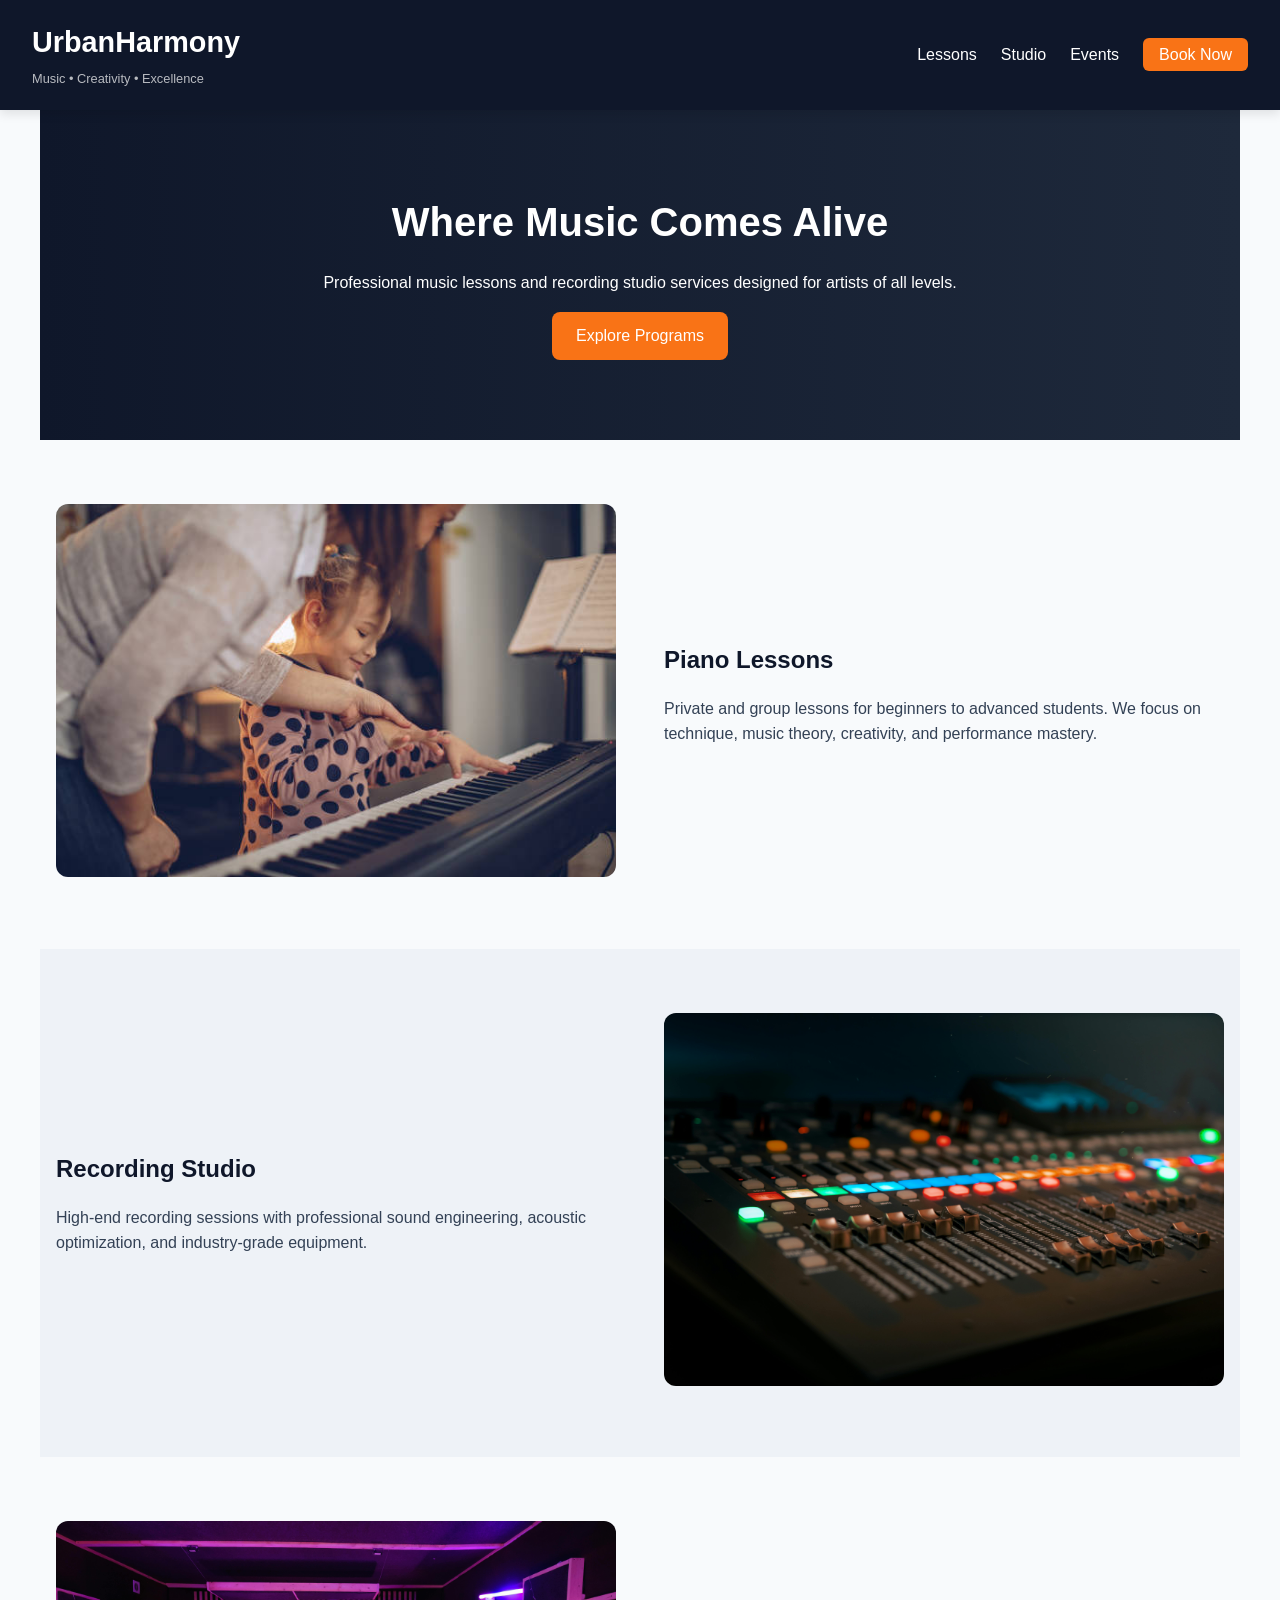
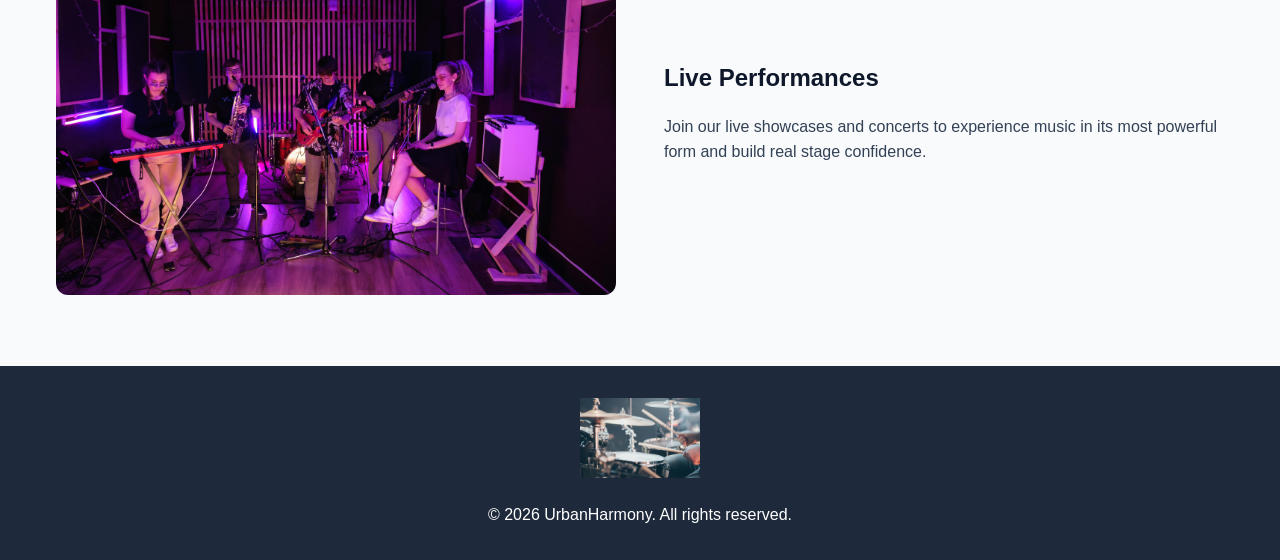
==== index.html @ 4d4fd780 "Add files via upload" ====
<!DOCTYPE html>
<html lang="en">
<head>
    <meta charset="UTF-8">
    <title>UrbanHarmony | Music School & Studio</title>
    <meta name="viewport" content="width=device-width, initial-scale=1.0">
    <link rel="stylesheet" href="styles.css">
</head>
<body>

<div class="page-container">

    <!-- HEADER -->
    <header class="header">
        <div class="brand">
            <h1>UrbanHarmony</h1>
            <span class="tagline">Music • Creativity • Excellence</span>
        </div>

        <nav class="navigation">
            <ul>
                <li><a href="#lessons">Lessons</a></li>
                <li><a href="#studio">Studio</a></li>
                <li><a href="#events">Events</a></li>
                <li><a href="#" class="btn-nav" id="open-booking">Book Now</a></li>
            </ul>
        </nav>
    </header>

    <!-- MAIN -->
    <main class="main-content">

        <section class="hero">
            <div class="hero-text">
                <h2>Where Music Comes Alive</h2>
                <p>Professional music lessons and recording studio services designed for artists of all levels.</p>
                <a href="#lessons" class="btn-primary">Explore Programs</a>
            </div>
        </section>

        <section id="lessons" class="content-section">
            <div class="section-grid">
                <div class="section-image">
                    <img src="images/piano-lessons.jpg" alt="Piano lesson">
                </div>
                <div class="section-text">
                    <h2>Piano Lessons</h2>
                    <p>Private and group lessons for beginners to advanced students. We focus on technique, music theory, creativity, and performance mastery.</p>
                </div>
            </div>
        </section>

        <section id="studio" class="content-section alt-section">
            <div class="section-grid">
                <div class="section-text">
                    <h2>Recording Studio</h2>
                    <p>High-end recording sessions with professional sound engineering, acoustic optimization, and industry-grade equipment.</p>
                </div>
                <div class="section-image">
                    <img src="images/recording-session.jpg" alt="Recording session">
                </div>
            </div>
        </section>

        <section id="events" class="content-section">
            <div class="section-grid">
                <div class="section-image">
                    <img src="images/live-performance.jpg" alt="Live performance">
                </div>
                <div class="section-text">
                    <h2>Live Performances</h2>
                    <p>Join our live showcases and concerts to experience music in its most powerful form and build real stage confidence.</p>
                </div>
            </div>
        </section>

    </main>

    <!-- FOOTER -->
    <footer class="footer">
        <div class="footer-content">
            <img src="images/footer-logo.jpg" alt="UrbanHarmony logo">
            <p>&copy; 2026 UrbanHarmony. All rights reserved.</p>
        </div>
    </footer>

</div>

<!-- BOOKING MODAL -->
<div class="modal" id="booking-modal">
    <div class="modal-content">
        <span class="close-btn" id="close-booking">&times;</span>

        <h2>Book a Session</h2>

        <form class="booking-form">
            <div class="form-group">
                <label>Full Name</label>
                <input type="text" required>
            </div>

            <div class="form-group">
                <label>Email</label>
                <input type="email" required>
            </div>

            <div class="form-group">
                <label>Service</label>
                <select>
                    <option>Piano Lessons</option>
                    <option>Recording Studio</option>
                    <option>Live Event Booking</option>
                </select>
            </div>

            <button type="submit" class="btn-primary">Submit Booking</button>
        </form>
    </div>
</div>

<script>
const openBtn = document.getElementById("open-booking");
const modal = document.getElementById("booking-modal");
const closeBtn = document.getElementById("close-booking");

openBtn.addEventListener("click", function(e) {
    e.preventDefault();
    modal.style.display = "flex";
    document.body.style.overflow = "hidden";
});

closeBtn.addEventListener("click", function() {
    modal.style.display = "none";
    document.body.style.overflow = "auto";
});

window.addEventListener("click", function(e) {
    if (e.target === modal) {
        modal.style.display = "none";
        document.body.style.overflow = "auto";
    }
});
</script>

</body>
</html>
---- styles.css ----
/* ==============================
   GLOBAL SETTINGS
============================== */
html {
    scroll-behavior: smooth;
}

/* ==============================
   VARIABLES
============================== */
:root {
    --primary: #0f172a;
    --secondary: #1e293b;
    --accent: #f97316;
    --light: #f8fafc;
    --text: #334155;

    --font-main: 'Segoe UI', sans-serif;
    --max-width: 1200px;
    --transition: 0.3s ease;
}

/* ==============================
   RESET
============================== */
* {
    margin: 0;
    padding: 0;
    box-sizing: border-box;
}

body {
    font-family: var(--font-main);
    background: var(--light);
    color: var(--text);
    line-height: 1.6;
}

/* ==============================
   GRID LAYOUT
============================== */
.page-container {
    display: grid;
    grid-template-rows: auto 1fr auto;
    min-height: 100vh;
}

/* ==============================
   HEADER
============================== */
.header {
    background: var(--primary);
    color: white;
    display: flex;
    justify-content: space-between;
    align-items: center;
    padding: 1.5rem 2rem;
}

.brand h1 {
    font-size: 1.8rem;
}

.tagline {
    font-size: 0.8rem;
    opacity: 0.7;
}

.navigation ul {
    list-style: none;
    display: flex;
    gap: 1.5rem;
}

.navigation a {
    text-decoration: none;
    color: white;
    transition: var(--transition);
}

.navigation a:hover {
    color: var(--accent);
}

.btn-nav {
    background: var(--accent);
    padding: 0.5rem 1rem;
    border-radius: 6px;
    transition: var(--transition);
}

.btn-nav:hover {
    transform: translateY(-2px);
}

/* ==============================
   MAIN
============================== */
.main-content {
    max-width: var(--max-width);
    margin: 0 auto;
}

/* HERO */
.hero {
    background: linear-gradient(to right, var(--primary), var(--secondary));
    color: white;
    text-align: center;
    padding: 5rem 1rem;
}

.hero h2 {
    font-size: 2.5rem;
    margin-bottom: 1rem;
}

.btn-primary {
    display: inline-block;
    margin-top: 1rem;
    background: var(--accent);
    color: white;
    padding: 0.7rem 1.5rem;
    border-radius: 8px;
    text-decoration: none;
    transition: var(--transition);
    border: none;
    cursor: pointer;
}

.btn-primary:hover {
    transform: translateY(-3px);
}

/* SECTIONS */
.content-section {
    padding: 4rem 1rem;
}

.alt-section {
    background: #eef2f7;
}

.section-grid {
    display: grid;
    grid-template-columns: 1fr 1fr;
    gap: 3rem;
    align-items: center;
}

.section-image img {
    width: 100%;
    border-radius: 12px;
    transition: var(--transition);
}

.section-image img:hover {
    transform: scale(1.05);
}

.section-text h2 {
    margin-bottom: 1rem;
    color: var(--primary);
}

/* ==============================
   MODAL (BOOKING POPUP)
============================== */

.modal {
    display: none;
    position: fixed;
    inset: 0;
    background: rgba(0, 0, 0, 0.6);
    backdrop-filter: blur(4px);
    justify-content: center;
    align-items: center;
    z-index: 1000;
}

.modal-content {
    background: white;
    padding: 2rem;
    border-radius: 12px;
    width: 90%;
    max-width: 500px;
    position: relative;
    animation: fadeIn 0.3s ease;
}

.close-btn {
    position: absolute;
    top: 15px;
    right: 20px;
    font-size: 1.5rem;
    cursor: pointer;
}

/* FORM */
.booking-form {
    margin-top: 1.5rem;
    display: grid;
    gap: 1.2rem;
}

.form-group {
    display: flex;
    flex-direction: column;
}

.form-group label {
    margin-bottom: 0.4rem;
    font-weight: 500;
}

.form-group input,
.form-group select,
.form-group textarea {
    padding: 0.7rem;
    border-radius: 6px;
    border: 1px solid #ccc;
    font-family: var(--font-main);
}

.form-group input:focus,
.form-group select:focus,
.form-group textarea:focus {
    outline: none;
    border-color: var(--accent);
}

/* ANIMATION */
@keyframes fadeIn {
    from {
        opacity: 0;
        transform: translateY(-20px);
    }
    to {
        opacity: 1;
        transform: translateY(0);
    }
}

/* ==============================
   FOOTER
============================== */
.footer {
    background: var(--secondary);
    color: white;
    text-align: center;
    padding: 2rem 1rem;
}

.footer img {
    width: 120px;
    margin-bottom: 1rem;
}

/* ==============================
   RESPONSIVE
============================== */
@media (max-width: 992px) {
    .section-grid {
        grid-template-columns: 1fr;
    }

    .navigation ul {
        flex-direction: column;
        gap: 0.5rem;
    }
}

@media (max-width: 600px) {
    .hero h2 {
        font-size: 1.8rem;
    }

    .header {
        flex-direction: column;
        gap: 1rem;
    }
}

/* ==============================
   HEADER (STICKY)
============================== */
.header {
    background: var(--primary);
    color: white;
    display: flex;
    justify-content: space-between;
    align-items: center;
    padding: 1.2rem 2rem;

    position: sticky;
    top: 0;
    z-index: 999;

    box-shadow: 0 4px 10px rgba(0,0,0,0.1);
}
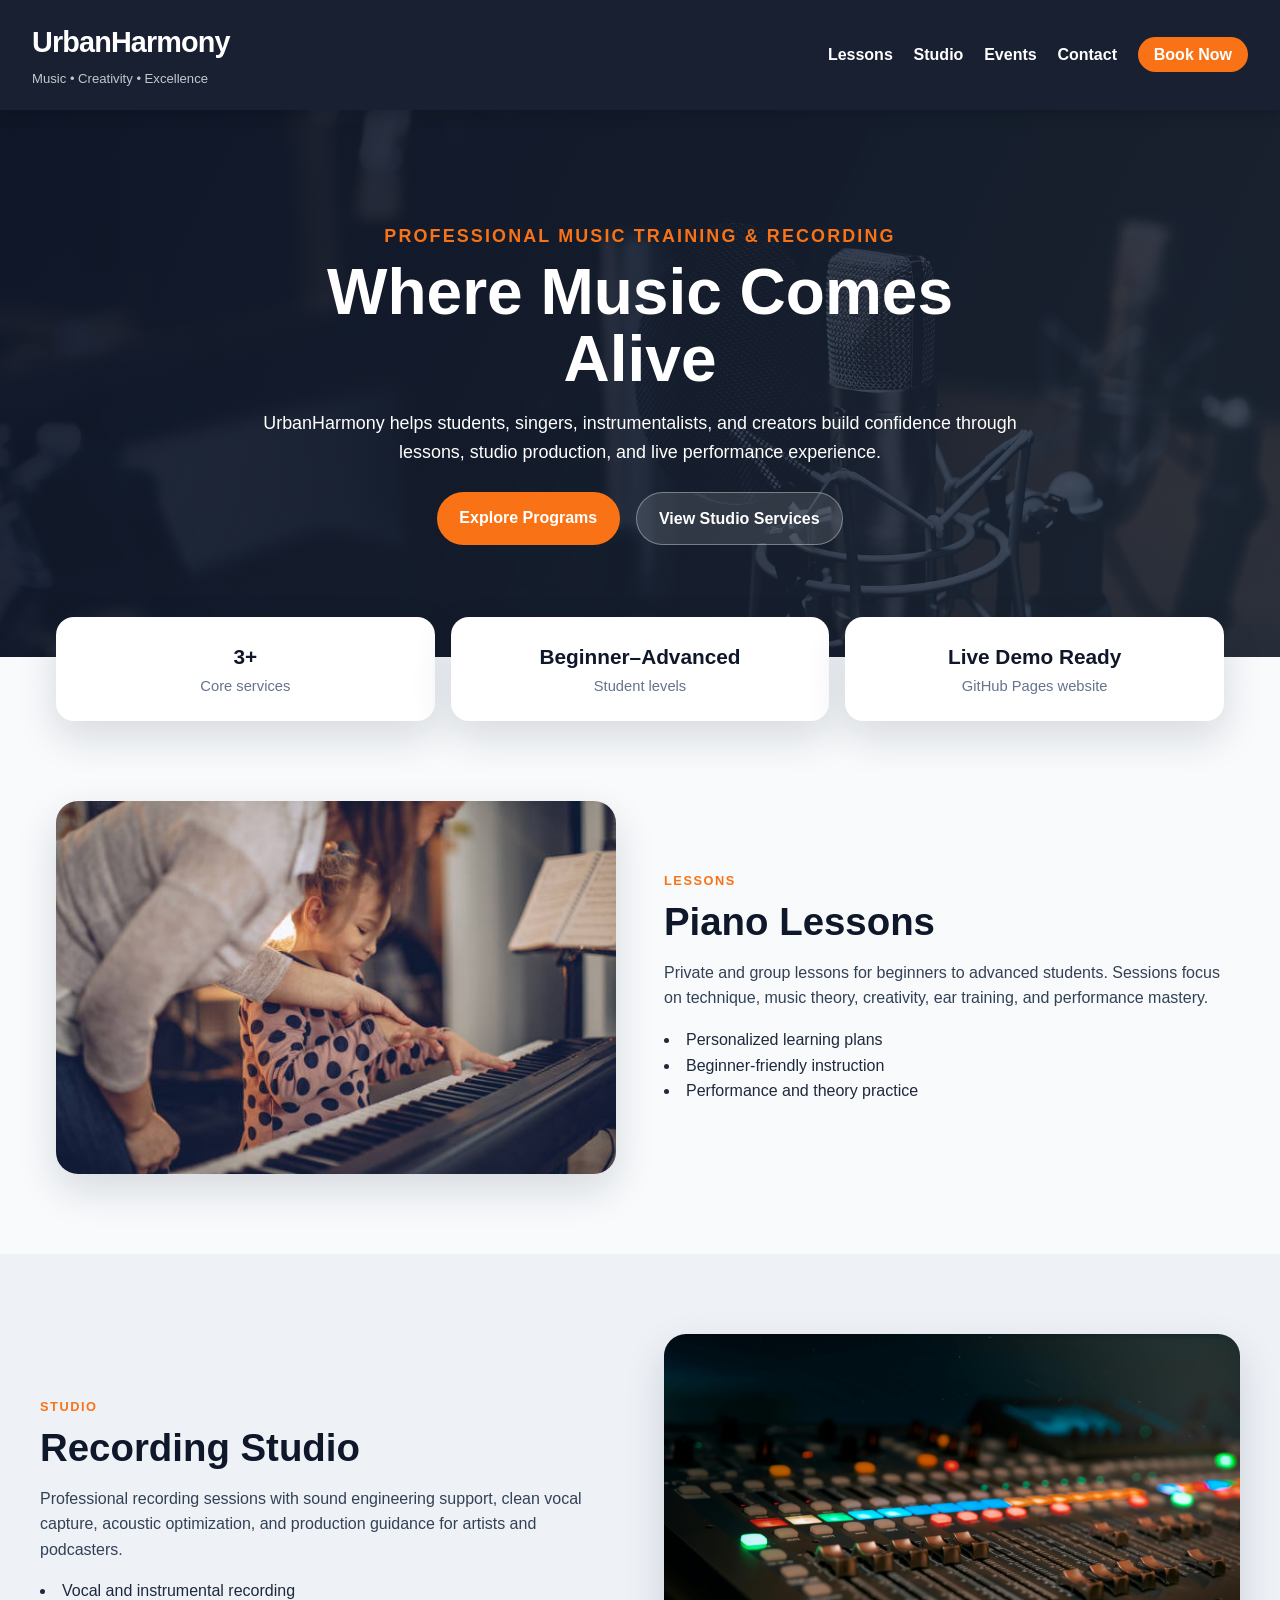
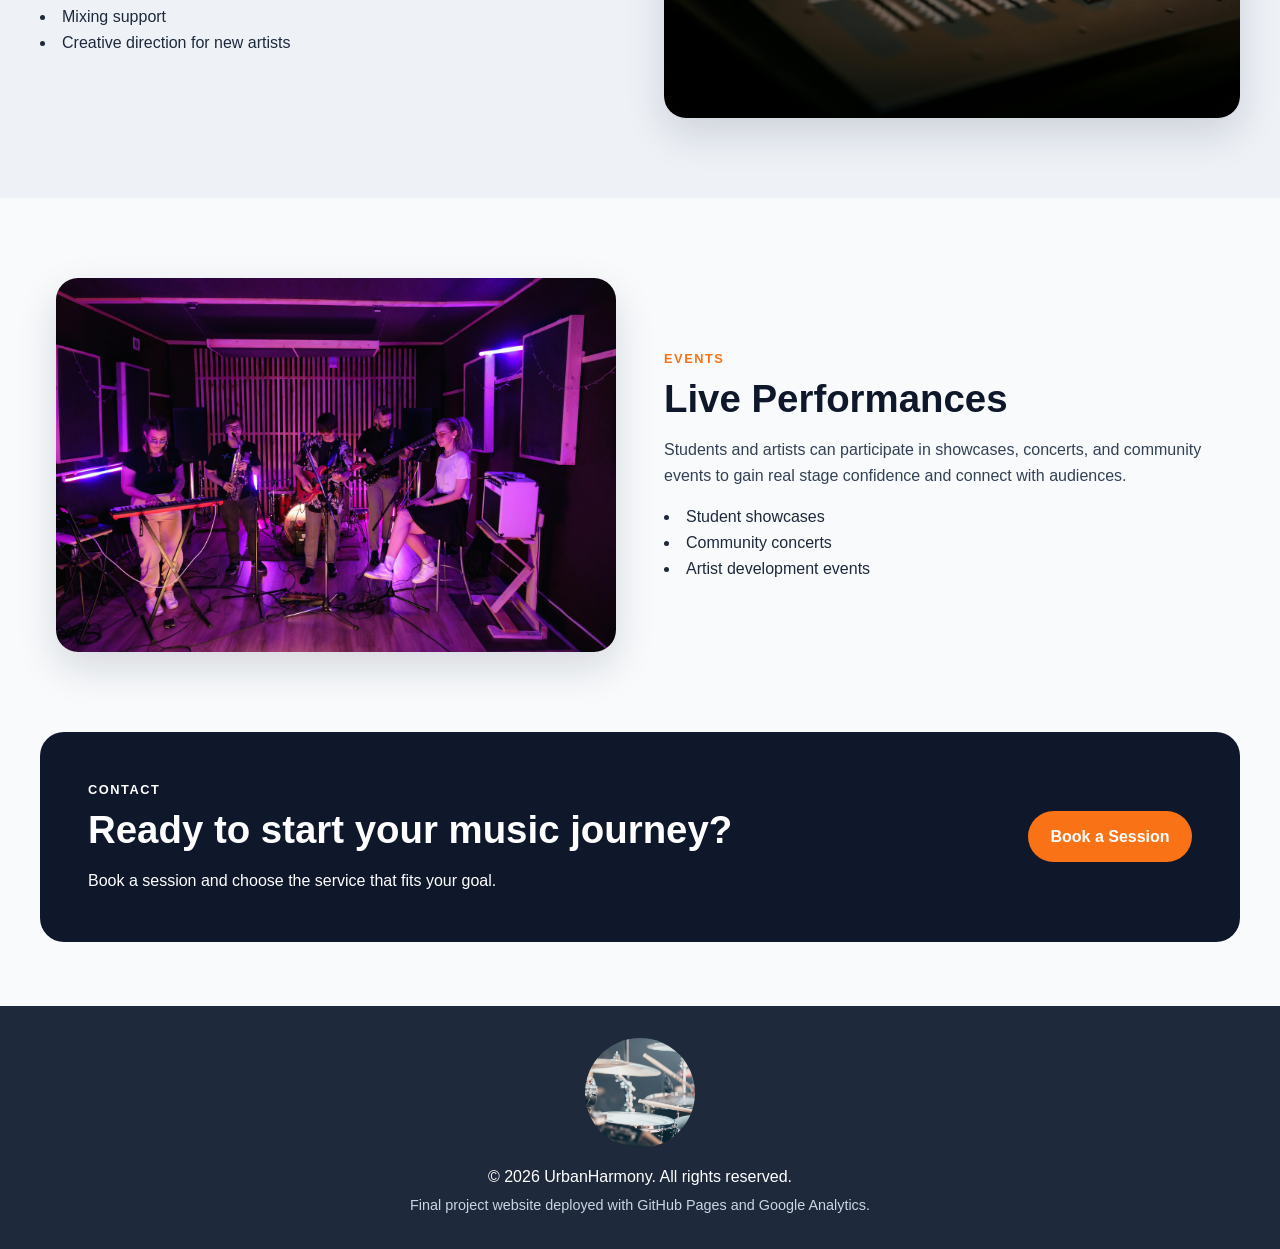
==== commit cbe3e798: "Add files via upload I added these new files to update the website" ====
--- a/index.html
+++ b/index.html
@@ -1,146 +1,236 @@
-<!DOCTYPE html>
-<html lang="en">
-<head>
-    <meta charset="UTF-8">
-    <title>UrbanHarmony | Music School & Studio</title>
-    <meta name="viewport" content="width=device-width, initial-scale=1.0">
-    <link rel="stylesheet" href="styles.css">
-</head>
-<body>
-
-<div class="page-container">
-
-    <!-- HEADER -->
-    <header class="header">
-        <div class="brand">
-            <h1>UrbanHarmony</h1>
-            <span class="tagline">Music • Creativity • Excellence</span>
-        </div>
-
-        <nav class="navigation">
-            <ul>
-                <li><a href="#lessons">Lessons</a></li>
-                <li><a href="#studio">Studio</a></li>
-                <li><a href="#events">Events</a></li>
-                <li><a href="#" class="btn-nav" id="open-booking">Book Now</a></li>
-            </ul>
-        </nav>
-    </header>
-
-    <!-- MAIN -->
-    <main class="main-content">
-
-        <section class="hero">
-            <div class="hero-text">
-                <h2>Where Music Comes Alive</h2>
-                <p>Professional music lessons and recording studio services designed for artists of all levels.</p>
-                <a href="#lessons" class="btn-primary">Explore Programs</a>
-            </div>
-        </section>
-
-        <section id="lessons" class="content-section">
-            <div class="section-grid">
-                <div class="section-image">
-                    <img src="images/piano-lessons.jpg" alt="Piano lesson">
-                </div>
-                <div class="section-text">
-                    <h2>Piano Lessons</h2>
-                    <p>Private and group lessons for beginners to advanced students. We focus on technique, music theory, creativity, and performance mastery.</p>
-                </div>
-            </div>
-        </section>
-
-        <section id="studio" class="content-section alt-section">
-            <div class="section-grid">
-                <div class="section-text">
-                    <h2>Recording Studio</h2>
-                    <p>High-end recording sessions with professional sound engineering, acoustic optimization, and industry-grade equipment.</p>
-                </div>
-                <div class="section-image">
-                    <img src="images/recording-session.jpg" alt="Recording session">
-                </div>
-            </div>
-        </section>
-
-        <section id="events" class="content-section">
-            <div class="section-grid">
-                <div class="section-image">
-                    <img src="images/live-performance.jpg" alt="Live performance">
-                </div>
-                <div class="section-text">
-                    <h2>Live Performances</h2>
-                    <p>Join our live showcases and concerts to experience music in its most powerful form and build real stage confidence.</p>
-                </div>
-            </div>
-        </section>
-
-    </main>
-
-    <!-- FOOTER -->
-    <footer class="footer">
-        <div class="footer-content">
-            <img src="images/footer-logo.jpg" alt="UrbanHarmony logo">
-            <p>&copy; 2026 UrbanHarmony. All rights reserved.</p>
-        </div>
-    </footer>
-
-</div>
-
-<!-- BOOKING MODAL -->
-<div class="modal" id="booking-modal">
-    <div class="modal-content">
-        <span class="close-btn" id="close-booking">&times;</span>
-
-        <h2>Book a Session</h2>
-
-        <form class="booking-form">
-            <div class="form-group">
-                <label>Full Name</label>
-                <input type="text" required>
-            </div>
-
-            <div class="form-group">
-                <label>Email</label>
-                <input type="email" required>
-            </div>
-
-            <div class="form-group">
-                <label>Service</label>
-                <select>
-                    <option>Piano Lessons</option>
-                    <option>Recording Studio</option>
-                    <option>Live Event Booking</option>
-                </select>
-            </div>
-
-            <button type="submit" class="btn-primary">Submit Booking</button>
-        </form>
-    </div>
-</div>
-
-<script>
-const openBtn = document.getElementById("open-booking");
-const modal = document.getElementById("booking-modal");
-const closeBtn = document.getElementById("close-booking");
-
-openBtn.addEventListener("click", function(e) {
-    e.preventDefault();
-    modal.style.display = "flex";
-    document.body.style.overflow = "hidden";
-});
-
-closeBtn.addEventListener("click", function() {
-    modal.style.display = "none";
-    document.body.style.overflow = "auto";
-});
-
-window.addEventListener("click", function(e) {
-    if (e.target === modal) {
-        modal.style.display = "none";
-        document.body.style.overflow = "auto";
-    }
-});
-</script>
-
-</body>
-</html>
+<!DOCTYPE html>
+<html lang="en">
+<head>
+    <meta charset="UTF-8">
+    <meta name="viewport" content="width=device-width, initial-scale=1.0">
+    <meta name="description" content="UrbanHarmony is a professional music school and recording studio offering lessons, studio sessions, and live performance opportunities.">
+    <title>UrbanHarmony | Music School & Studio</title>
+
+    <!-- Google Analytics: replace G-XXXXXXXXXX with your real Measurement ID from Google Analytics. -->
+   <!-- Google tag (gtag.js) -->
+<script async src="https://www.googletagmanager.com/gtag/js?id=G-K4JQ4EY55C"></script>
+<script>
+  window.dataLayer = window.dataLayer || [];
+  function gtag(){dataLayer.push(arguments);}
+  gtag('js', new Date());
+
+  gtag('config', 'G-K4JQ4EY55C');
+</script>
+
+    <link rel="stylesheet" href="styles.css">
+</head>
+<body>
+<a class="skip-link" href="#main-content">Skip to main content</a>
+
+<div class="page-container">
+    <header class="header">
+        <div class="brand">
+            <h1>UrbanHarmony</h1>
+            <span class="tagline">Music • Creativity • Excellence</span>
+        </div>
+
+        <nav class="navigation" aria-label="Main navigation">
+            <ul>
+                <li><a href="#lessons">Lessons</a></li>
+                <li><a href="#studio">Studio</a></li>
+                <li><a href="#events">Events</a></li>
+                <li><a href="#contact">Contact</a></li>
+                <li><a href="#" class="btn-nav" id="open-booking">Book Now</a></li>
+            </ul>
+        </nav>
+    </header>
+
+    <main class="main-content" id="main-content">
+        <section class="hero">
+            <div class="hero-text">
+                <p class="hero-kicker">Professional Music Training & Recording</p>
+                <h2>Where Music Comes Alive</h2>
+                <p>UrbanHarmony helps students, singers, instrumentalists, and creators build confidence through lessons, studio production, and live performance experience.</p>
+                <div class="hero-actions">
+                    <a href="#lessons" class="btn-primary">Explore Programs</a>
+                    <a href="#studio" class="btn-secondary">View Studio Services</a>
+                </div>
+            </div>
+        </section>
+
+        <section class="stats-section" aria-label="UrbanHarmony highlights">
+            <div>
+                <strong>3+</strong>
+                <span>Core services</span>
+            </div>
+            <div>
+                <strong>Beginner–Advanced</strong>
+                <span>Student levels</span>
+            </div>
+            <div>
+                <strong>Live Demo Ready</strong>
+                <span>GitHub Pages website</span>
+            </div>
+        </section>
+
+        <section id="lessons" class="content-section">
+            <div class="section-grid">
+                <div class="section-image">
+                    <img src="images/piano-lessons.jpg" alt="Instructor giving piano lessons to a student">
+                </div>
+                <div class="section-text">
+                    <p class="section-label">Lessons</p>
+                    <h2>Piano Lessons</h2>
+                    <p>Private and group lessons for beginners to advanced students. Sessions focus on technique, music theory, creativity, ear training, and performance mastery.</p>
+                    <ul class="feature-list">
+                        <li>Personalized learning plans</li>
+                        <li>Beginner-friendly instruction</li>
+                        <li>Performance and theory practice</li>
+                    </ul>
+                </div>
+            </div>
+        </section>
+
+        <section id="studio" class="content-section alt-section">
+            <div class="section-grid reverse-on-mobile">
+                <div class="section-text">
+                    <p class="section-label">Studio</p>
+                    <h2>Recording Studio</h2>
+                    <p>Professional recording sessions with sound engineering support, clean vocal capture, acoustic optimization, and production guidance for artists and podcasters.</p>
+                    <ul class="feature-list">
+                        <li>Vocal and instrumental recording</li>
+                        <li>Mixing support</li>
+                        <li>Creative direction for new artists</li>
+                    </ul>
+                </div>
+                <div class="section-image">
+                    <img src="images/recording-session.jpg" alt="Artist recording music in a professional studio">
+                </div>
+            </div>
+        </section>
+
+        <section id="events" class="content-section">
+            <div class="section-grid">
+                <div class="section-image">
+                    <img src="images/live-performance.jpg" alt="Musician performing live on stage">
+                </div>
+                <div class="section-text">
+                    <p class="section-label">Events</p>
+                    <h2>Live Performances</h2>
+                    <p>Students and artists can participate in showcases, concerts, and community events to gain real stage confidence and connect with audiences.</p>
+                    <ul class="feature-list">
+                        <li>Student showcases</li>
+                        <li>Community concerts</li>
+                        <li>Artist development events</li>
+                    </ul>
+                </div>
+            </div>
+        </section>
+
+        <section id="contact" class="contact-section">
+            <div>
+                <p class="section-label">Contact</p>
+                <h2>Ready to start your music journey?</h2>
+                <p>Book a session and choose the service that fits your goal.</p>
+            </div>
+            <button class="btn-primary" id="open-booking-bottom" type="button">Book a Session</button>
+        </section>
+    </main>
+
+    <footer class="footer">
+        <div class="footer-content">
+            <img src="images/footer-logo.jpg" alt="UrbanHarmony logo">
+            <p>&copy; 2026 UrbanHarmony. All rights reserved.</p>
+            <p class="footer-note">Final project website deployed with GitHub Pages and Google Analytics.</p>
+        </div>
+    </footer>
+</div>
+
+<div class="modal" id="booking-modal" aria-hidden="true" role="dialog" aria-labelledby="booking-title">
+    <div class="modal-content">
+        <button class="close-btn" id="close-booking" type="button" aria-label="Close booking form">&times;</button>
+
+        <h2 id="booking-title">Book a Session</h2>
+        <p class="modal-intro">Complete the form below to request a lesson, studio session, or performance booking.</p>
+
+        <form class="booking-form" id="booking-form">
+            <div class="form-group">
+                <label for="full-name">Full Name</label>
+                <input id="full-name" type="text" required>
+            </div>
+
+            <div class="form-group">
+                <label for="email">Email</label>
+                <input id="email" type="email" required>
+            </div>
+
+            <div class="form-group">
+                <label for="service">Service</label>
+                <select id="service">
+                    <option>Piano Lessons</option>
+                    <option>Recording Studio</option>
+                    <option>Live Event Booking</option>
+                </select>
+            </div>
+
+            <button type="submit" class="btn-primary">Submit Booking</button>
+            <p class="form-message" id="form-message" role="status"></p>
+        </form>
+    </div>
+</div>
+
+<script>
+const openBtn = document.getElementById("open-booking");
+const openBottomBtn = document.getElementById("open-booking-bottom");
+const modal = document.getElementById("booking-modal");
+const closeBtn = document.getElementById("close-booking");
+const bookingForm = document.getElementById("booking-form");
+const formMessage = document.getElementById("form-message");
+
+function openModal(event) {
+    if (event) event.preventDefault();
+    modal.style.display = "flex";
+    modal.setAttribute("aria-hidden", "false");
+    document.body.style.overflow = "hidden";
+
+    if (typeof gtag === "function") {
+        gtag("event", "open_booking_modal", {
+            event_category: "engagement",
+            event_label: "Book Now"
+        });
+    }
+}
+
+function closeModal() {
+    modal.style.display = "none";
+    modal.setAttribute("aria-hidden", "true");
+    document.body.style.overflow = "auto";
+}
+
+openBtn.addEventListener("click", openModal);
+openBottomBtn.addEventListener("click", openModal);
+closeBtn.addEventListener("click", closeModal);
+
+window.addEventListener("click", function(e) {
+    if (e.target === modal) {
+        closeModal();
+    }
+});
+
+window.addEventListener("keydown", function(e) {
+    if (e.key === "Escape" && modal.style.display === "flex") {
+        closeModal();
+    }
+});
+
+bookingForm.addEventListener("submit", function(e) {
+    e.preventDefault();
+    formMessage.textContent = "Thank you. Your booking request has been received for demo purposes.";
+    bookingForm.reset();
+
+    if (typeof gtag === "function") {
+        gtag("event", "submit_booking_form", {
+            event_category: "lead",
+            event_label: "Booking Form"
+        });
+    }
+});
+</script>
+
+</body>
+</html>
--- a/styles.css
+++ b/styles.css
@@ -1,299 +1,452 @@
-/* ==============================
-   GLOBAL SETTINGS
-============================== */
-html {
-    scroll-behavior: smooth;
-}
-
-/* ==============================
-   VARIABLES
-============================== */
-:root {
-    --primary: #0f172a;
-    --secondary: #1e293b;
-    --accent: #f97316;
-    --light: #f8fafc;
-    --text: #334155;
-
-    --font-main: 'Segoe UI', sans-serif;
-    --max-width: 1200px;
-    --transition: 0.3s ease;
-}
-
-/* ==============================
-   RESET
-============================== */
-* {
-    margin: 0;
-    padding: 0;
-    box-sizing: border-box;
-}
-
-body {
-    font-family: var(--font-main);
-    background: var(--light);
-    color: var(--text);
-    line-height: 1.6;
-}
-
-/* ==============================
-   GRID LAYOUT
-============================== */
-.page-container {
-    display: grid;
-    grid-template-rows: auto 1fr auto;
-    min-height: 100vh;
-}
-
-/* ==============================
-   HEADER
-============================== */
-.header {
-    background: var(--primary);
-    color: white;
-    display: flex;
-    justify-content: space-between;
-    align-items: center;
-    padding: 1.5rem 2rem;
-}
-
-.brand h1 {
-    font-size: 1.8rem;
-}
-
-.tagline {
-    font-size: 0.8rem;
-    opacity: 0.7;
-}
-
-.navigation ul {
-    list-style: none;
-    display: flex;
-    gap: 1.5rem;
-}
-
-.navigation a {
-    text-decoration: none;
-    color: white;
-    transition: var(--transition);
-}
-
-.navigation a:hover {
-    color: var(--accent);
-}
-
-.btn-nav {
-    background: var(--accent);
-    padding: 0.5rem 1rem;
-    border-radius: 6px;
-    transition: var(--transition);
-}
-
-.btn-nav:hover {
-    transform: translateY(-2px);
-}
-
-/* ==============================
-   MAIN
-============================== */
-.main-content {
-    max-width: var(--max-width);
-    margin: 0 auto;
-}
-
-/* HERO */
-.hero {
-    background: linear-gradient(to right, var(--primary), var(--secondary));
-    color: white;
-    text-align: center;
-    padding: 5rem 1rem;
-}
-
-.hero h2 {
-    font-size: 2.5rem;
-    margin-bottom: 1rem;
-}
-
-.btn-primary {
-    display: inline-block;
-    margin-top: 1rem;
-    background: var(--accent);
-    color: white;
-    padding: 0.7rem 1.5rem;
-    border-radius: 8px;
-    text-decoration: none;
-    transition: var(--transition);
-    border: none;
-    cursor: pointer;
-}
-
-.btn-primary:hover {
-    transform: translateY(-3px);
-}
-
-/* SECTIONS */
-.content-section {
-    padding: 4rem 1rem;
-}
-
-.alt-section {
-    background: #eef2f7;
-}
-
-.section-grid {
-    display: grid;
-    grid-template-columns: 1fr 1fr;
-    gap: 3rem;
-    align-items: center;
-}
-
-.section-image img {
-    width: 100%;
-    border-radius: 12px;
-    transition: var(--transition);
-}
-
-.section-image img:hover {
-    transform: scale(1.05);
-}
-
-.section-text h2 {
-    margin-bottom: 1rem;
-    color: var(--primary);
-}
-
-/* ==============================
-   MODAL (BOOKING POPUP)
-============================== */
-
-.modal {
-    display: none;
-    position: fixed;
-    inset: 0;
-    background: rgba(0, 0, 0, 0.6);
-    backdrop-filter: blur(4px);
-    justify-content: center;
-    align-items: center;
-    z-index: 1000;
-}
-
-.modal-content {
-    background: white;
-    padding: 2rem;
-    border-radius: 12px;
-    width: 90%;
-    max-width: 500px;
-    position: relative;
-    animation: fadeIn 0.3s ease;
-}
-
-.close-btn {
-    position: absolute;
-    top: 15px;
-    right: 20px;
-    font-size: 1.5rem;
-    cursor: pointer;
-}
-
-/* FORM */
-.booking-form {
-    margin-top: 1.5rem;
-    display: grid;
-    gap: 1.2rem;
-}
-
-.form-group {
-    display: flex;
-    flex-direction: column;
-}
-
-.form-group label {
-    margin-bottom: 0.4rem;
-    font-weight: 500;
-}
-
-.form-group input,
-.form-group select,
-.form-group textarea {
-    padding: 0.7rem;
-    border-radius: 6px;
-    border: 1px solid #ccc;
-    font-family: var(--font-main);
-}
-
-.form-group input:focus,
-.form-group select:focus,
-.form-group textarea:focus {
-    outline: none;
-    border-color: var(--accent);
-}
-
-/* ANIMATION */
-@keyframes fadeIn {
-    from {
-        opacity: 0;
-        transform: translateY(-20px);
-    }
-    to {
-        opacity: 1;
-        transform: translateY(0);
-    }
-}
-
-/* ==============================
-   FOOTER
-============================== */
-.footer {
-    background: var(--secondary);
-    color: white;
-    text-align: center;
-    padding: 2rem 1rem;
-}
-
-.footer img {
-    width: 120px;
-    margin-bottom: 1rem;
-}
-
-/* ==============================
-   RESPONSIVE
-============================== */
-@media (max-width: 992px) {
-    .section-grid {
-        grid-template-columns: 1fr;
-    }
-
-    .navigation ul {
-        flex-direction: column;
-        gap: 0.5rem;
-    }
-}
-
-@media (max-width: 600px) {
-    .hero h2 {
-        font-size: 1.8rem;
-    }
-
-    .header {
-        flex-direction: column;
-        gap: 1rem;
-    }
-}
-
-/* ==============================
-   HEADER (STICKY)
-============================== */
-.header {
-    background: var(--primary);
-    color: white;
-    display: flex;
-    justify-content: space-between;
-    align-items: center;
-    padding: 1.2rem 2rem;
-
-    position: sticky;
-    top: 0;
-    z-index: 999;
-
-    box-shadow: 0 4px 10px rgba(0,0,0,0.1);
-}
+html {
+    scroll-behavior: smooth;
+}
+
+:root {
+    --primary: #0f172a;
+    --secondary: #1e293b;
+    --accent: #f97316;
+    --accent-dark: #ea580c;
+    --light: #f8fafc;
+    --soft: #eef2f7;
+    --white: #ffffff;
+    --text: #334155;
+    --muted: #64748b;
+    --font-main: 'Segoe UI', Arial, sans-serif;
+    --max-width: 1200px;
+    --transition: 0.3s ease;
+    --shadow: 0 16px 40px rgba(15, 23, 42, 0.14);
+}
+
+* {
+    margin: 0;
+    padding: 0;
+    box-sizing: border-box;
+}
+
+body {
+    font-family: var(--font-main);
+    background: var(--light);
+    color: var(--text);
+    line-height: 1.6;
+}
+
+img {
+    max-width: 100%;
+    display: block;
+}
+
+.skip-link {
+    position: absolute;
+    top: -50px;
+    left: 1rem;
+    background: var(--accent);
+    color: white;
+    padding: 0.7rem 1rem;
+    border-radius: 8px;
+    z-index: 2000;
+}
+
+.skip-link:focus {
+    top: 1rem;
+}
+
+.page-container {
+    display: grid;
+    grid-template-rows: auto 1fr auto;
+    min-height: 100vh;
+}
+
+.header {
+    background: rgba(15, 23, 42, 0.96);
+    color: white;
+    display: flex;
+    justify-content: space-between;
+    align-items: center;
+    padding: 1.2rem 2rem;
+    position: sticky;
+    top: 0;
+    z-index: 999;
+    box-shadow: 0 4px 14px rgba(0,0,0,0.18);
+    backdrop-filter: blur(10px);
+}
+
+.brand h1 {
+    font-size: 1.8rem;
+    letter-spacing: -0.03em;
+}
+
+.tagline {
+    font-size: 0.82rem;
+    opacity: 0.75;
+}
+
+.navigation ul {
+    list-style: none;
+    display: flex;
+    align-items: center;
+    gap: 1.3rem;
+}
+
+.navigation a {
+    text-decoration: none;
+    color: white;
+    transition: var(--transition);
+    font-weight: 600;
+}
+
+.navigation a:hover,
+.navigation a:focus {
+    color: var(--accent);
+}
+
+.btn-nav {
+    background: var(--accent);
+    padding: 0.55rem 1rem;
+    border-radius: 999px;
+}
+
+.btn-nav:hover,
+.btn-nav:focus {
+    background: var(--accent-dark);
+    color: white !important;
+    transform: translateY(-2px);
+}
+
+.main-content {
+    width: 100%;
+}
+
+.hero {
+    background: linear-gradient(115deg, rgba(15, 23, 42, 0.94), rgba(30, 41, 59, 0.78)), url("images/hero-studio.jpg") center/cover no-repeat;
+    color: white;
+    text-align: center;
+    padding: 7rem 1rem;
+}
+
+.hero-text {
+    max-width: 780px;
+    margin: 0 auto;
+}
+
+.hero-kicker,
+.section-label {
+    color: var(--accent);
+    font-weight: 800;
+    text-transform: uppercase;
+    letter-spacing: 0.12em;
+    font-size: 0.8rem;
+    margin-bottom: 0.5rem;
+}
+
+.hero h2 {
+    font-size: clamp(2.3rem, 5vw, 4.8rem);
+    line-height: 1.05;
+    margin-bottom: 1rem;
+}
+
+.hero p {
+    font-size: 1.12rem;
+}
+
+.hero-actions {
+    display: flex;
+    justify-content: center;
+    flex-wrap: wrap;
+    gap: 1rem;
+    margin-top: 1.6rem;
+}
+
+.btn-primary,
+.btn-secondary {
+    display: inline-block;
+    padding: 0.8rem 1.4rem;
+    border-radius: 999px;
+    text-decoration: none;
+    transition: var(--transition);
+    border: none;
+    cursor: pointer;
+    font: inherit;
+    font-weight: 800;
+}
+
+.btn-primary {
+    background: var(--accent);
+    color: white;
+}
+
+.btn-primary:hover,
+.btn-primary:focus {
+    background: var(--accent-dark);
+    transform: translateY(-3px);
+}
+
+.btn-secondary {
+    background: rgba(255,255,255,0.12);
+    color: white;
+    border: 1px solid rgba(255,255,255,0.35);
+}
+
+.btn-secondary:hover,
+.btn-secondary:focus {
+    background: white;
+    color: var(--primary);
+}
+
+.stats-section {
+    max-width: var(--max-width);
+    margin: -2.5rem auto 0;
+    padding: 0 1rem;
+    display: grid;
+    grid-template-columns: repeat(3, 1fr);
+    gap: 1rem;
+    position: relative;
+    z-index: 2;
+}
+
+.stats-section div {
+    background: white;
+    padding: 1.4rem;
+    border-radius: 18px;
+    box-shadow: var(--shadow);
+    text-align: center;
+}
+
+.stats-section strong {
+    color: var(--primary);
+    display: block;
+    font-size: 1.3rem;
+}
+
+.stats-section span {
+    color: var(--muted);
+    font-size: 0.92rem;
+}
+
+.content-section {
+    max-width: var(--max-width);
+    margin: 0 auto;
+    padding: 5rem 1rem;
+}
+
+.alt-section {
+    max-width: 100%;
+    background: var(--soft);
+}
+
+.alt-section .section-grid {
+    max-width: var(--max-width);
+    margin: 0 auto;
+}
+
+.section-grid {
+    display: grid;
+    grid-template-columns: 1fr 1fr;
+    gap: 3rem;
+    align-items: center;
+}
+
+.section-image img {
+    width: 100%;
+    min-height: 330px;
+    object-fit: cover;
+    border-radius: 22px;
+    box-shadow: var(--shadow);
+    transition: var(--transition);
+}
+
+.section-image img:hover {
+    transform: scale(1.025);
+}
+
+.section-text h2,
+.contact-section h2 {
+    margin-bottom: 1rem;
+    color: var(--primary);
+    font-size: clamp(1.8rem, 3vw, 2.6rem);
+    line-height: 1.15;
+}
+
+.feature-list {
+    margin-top: 1rem;
+    list-style-position: inside;
+    color: var(--secondary);
+}
+
+.contact-section {
+    max-width: var(--max-width);
+    margin: 0 auto 4rem;
+    padding: 3rem;
+    display: flex;
+    justify-content: space-between;
+    align-items: center;
+    gap: 2rem;
+    background: var(--primary);
+    color: white;
+    border-radius: 24px;
+}
+
+.contact-section h2,
+.contact-section p {
+    color: white;
+}
+
+.modal {
+    display: none;
+    position: fixed;
+    inset: 0;
+    background: rgba(0, 0, 0, 0.65);
+    backdrop-filter: blur(5px);
+    justify-content: center;
+    align-items: center;
+    z-index: 1000;
+    padding: 1rem;
+}
+
+.modal-content {
+    background: white;
+    padding: 2rem;
+    border-radius: 18px;
+    width: 100%;
+    max-width: 520px;
+    position: relative;
+    animation: fadeIn 0.3s ease;
+    box-shadow: var(--shadow);
+}
+
+.close-btn {
+    position: absolute;
+    top: 14px;
+    right: 18px;
+    font-size: 1.8rem;
+    cursor: pointer;
+    background: transparent;
+    border: none;
+    color: var(--secondary);
+}
+
+.modal-intro {
+    color: var(--muted);
+    margin-top: 0.5rem;
+}
+
+.booking-form {
+    margin-top: 1.5rem;
+    display: grid;
+    gap: 1.1rem;
+}
+
+.form-group {
+    display: flex;
+    flex-direction: column;
+}
+
+.form-group label {
+    margin-bottom: 0.4rem;
+    font-weight: 700;
+    color: var(--primary);
+}
+
+.form-group input,
+.form-group select {
+    padding: 0.75rem;
+    border-radius: 10px;
+    border: 1px solid #cbd5e1;
+    font-family: var(--font-main);
+    font-size: 1rem;
+}
+
+.form-group input:focus,
+.form-group select:focus {
+    outline: none;
+    border-color: var(--accent);
+    box-shadow: 0 0 0 3px rgba(249, 115, 22, 0.16);
+}
+
+.form-message {
+    color: #15803d;
+    font-weight: 700;
+    min-height: 22px;
+}
+
+@keyframes fadeIn {
+    from {
+        opacity: 0;
+        transform: translateY(-20px);
+    }
+    to {
+        opacity: 1;
+        transform: translateY(0);
+    }
+}
+
+.footer {
+    background: var(--secondary);
+    color: white;
+    text-align: center;
+    padding: 2rem 1rem;
+}
+
+.footer img {
+    width: 110px;
+    height: 110px;
+    object-fit: cover;
+    border-radius: 50%;
+    margin: 0 auto 1rem;
+}
+
+.footer-note {
+    color: #cbd5e1;
+    font-size: 0.9rem;
+    margin-top: 0.3rem;
+}
+
+@media (max-width: 900px) {
+    .header,
+    .navigation ul,
+    .contact-section {
+        flex-direction: column;
+    }
+
+    .navigation ul {
+        gap: 0.8rem;
+    }
+
+    .section-grid,
+    .stats-section {
+        grid-template-columns: 1fr;
+    }
+
+    .reverse-on-mobile .section-image {
+        order: -1;
+    }
+
+    .stats-section {
+        margin-top: 1rem;
+    }
+
+    .contact-section {
+        align-items: flex-start;
+        margin-left: 1rem;
+        margin-right: 1rem;
+        padding: 2rem;
+    }
+}
+
+@media (max-width: 600px) {
+    .header {
+        padding: 1rem;
+    }
+
+    .navigation ul {
+        align-items: center;
+    }
+
+    .hero {
+        padding: 5rem 1rem;
+    }
+
+    .content-section {
+        padding: 3.5rem 1rem;
+    }
+}
